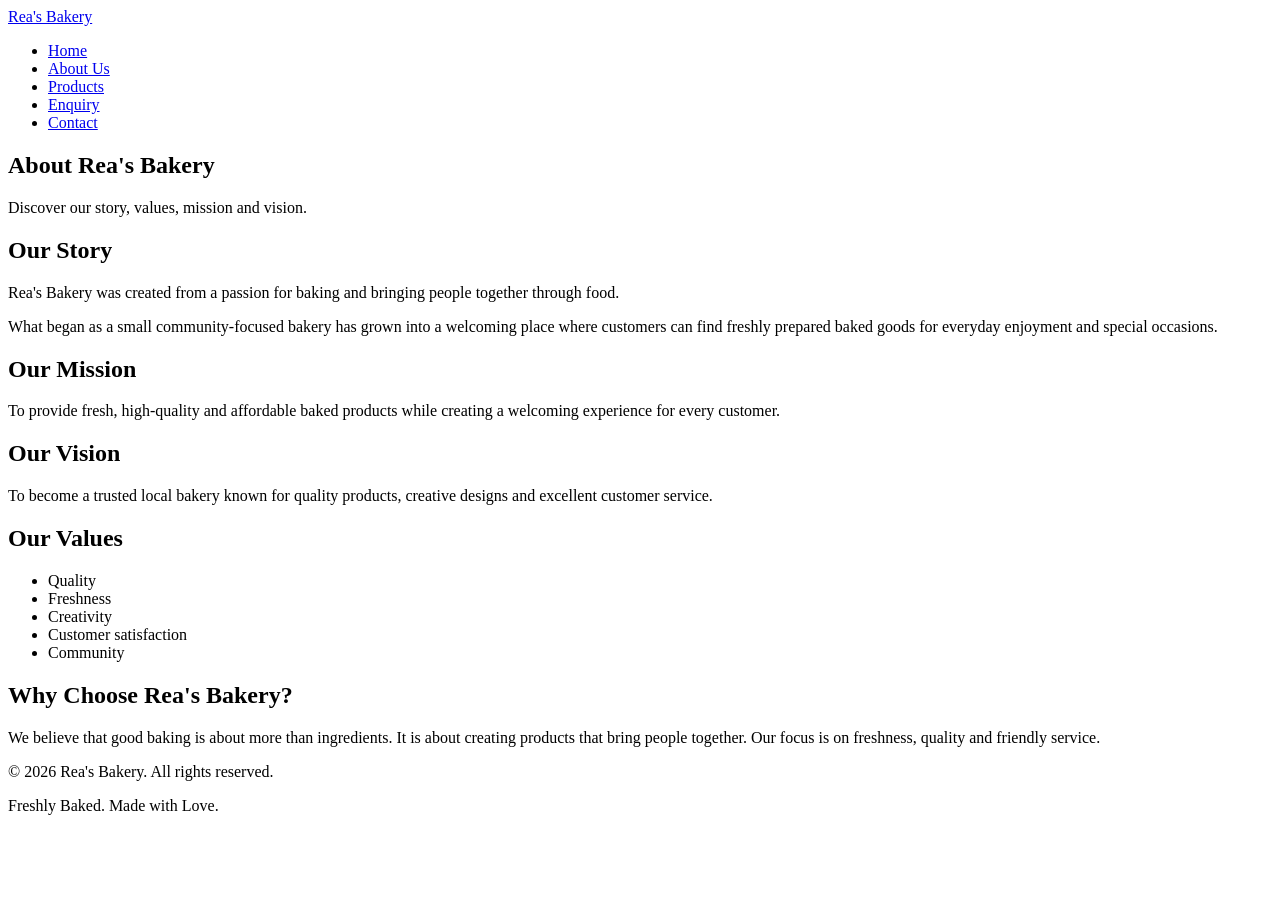
==== about.html @ c06aa1a9 "Add files via upload" ====
<!DOCTYPE html>
<html lang="en">
<head>
    <meta charset="UTF-8">
    <meta name="viewport" content="width=device-width, initial-scale=1.0">

    <title>Rea's Bakery | About Us</title>

    <link rel="stylesheet" href="css/style.css">
</head>

<body>

    <!-- Website header -->
    <header>
        <div class="logo">
            <a href="index.html">Rea's Bakery</a>
        </div>

        <!-- Navigation menu -->
        <nav>
            <ul>
                <li><a href="index.html">Home</a></li>
                <li><a href="about.html">About Us</a></li>
                <li><a href="products.html">Products</a></li>
                <li><a href="enquiry.html">Enquiry</a></li>
                <li><a href="contact.html">Contact</a></li>
            </ul>
        </nav>
    </header>

    <main>

        <!-- Page introduction -->
        <section class="page-header">
            <h1>About Rea's Bakery</h1>

            <p>
                Discover our story, values, mission and vision.
            </p>
        </section>

        <!-- Bakery history -->
        <section>
            <h2>Our Story</h2>

            <p>
                Rea's Bakery was created from a passion for baking and
                bringing people together through food.
            </p>

            <p>
                What began as a small community-focused bakery has grown
                into a welcoming place where customers can find freshly
                prepared baked goods for everyday enjoyment and special
                occasions.
            </p>
        </section>

        <!-- Mission -->
        <section>
            <h2>Our Mission</h2>

            <p>
                To provide fresh, high-quality and affordable baked
                products while creating a welcoming experience for every
                customer.
            </p>
        </section>

        <!-- Vision -->
        <section>
            <h2>Our Vision</h2>

            <p>
                To become a trusted local bakery known for quality
                products, creative designs and excellent customer service.
            </p>
        </section>

        <!-- Values -->
        <section>
            <h2>Our Values</h2>

            <ul>
                <li>Quality</li>
                <li>Freshness</li>
                <li>Creativity</li>
                <li>Customer satisfaction</li>
                <li>Community</li>
            </ul>
        </section>

        <!-- Why choose us -->
        <section>
            <h2>Why Choose Rea's Bakery?</h2>

            <p>
                We believe that good baking is about more than ingredients.
                It is about creating products that bring people together.
                Our focus is on freshness, quality and friendly service.
            </p>
        </section>

    </main>

    <footer>
        <p>&copy; 2026 Rea's Bakery. All rights reserved.</p>
        <p>Freshly Baked. Made with Love.</p>
    </footer>

    <script src="js/script.js"></script>

</body>
</html>
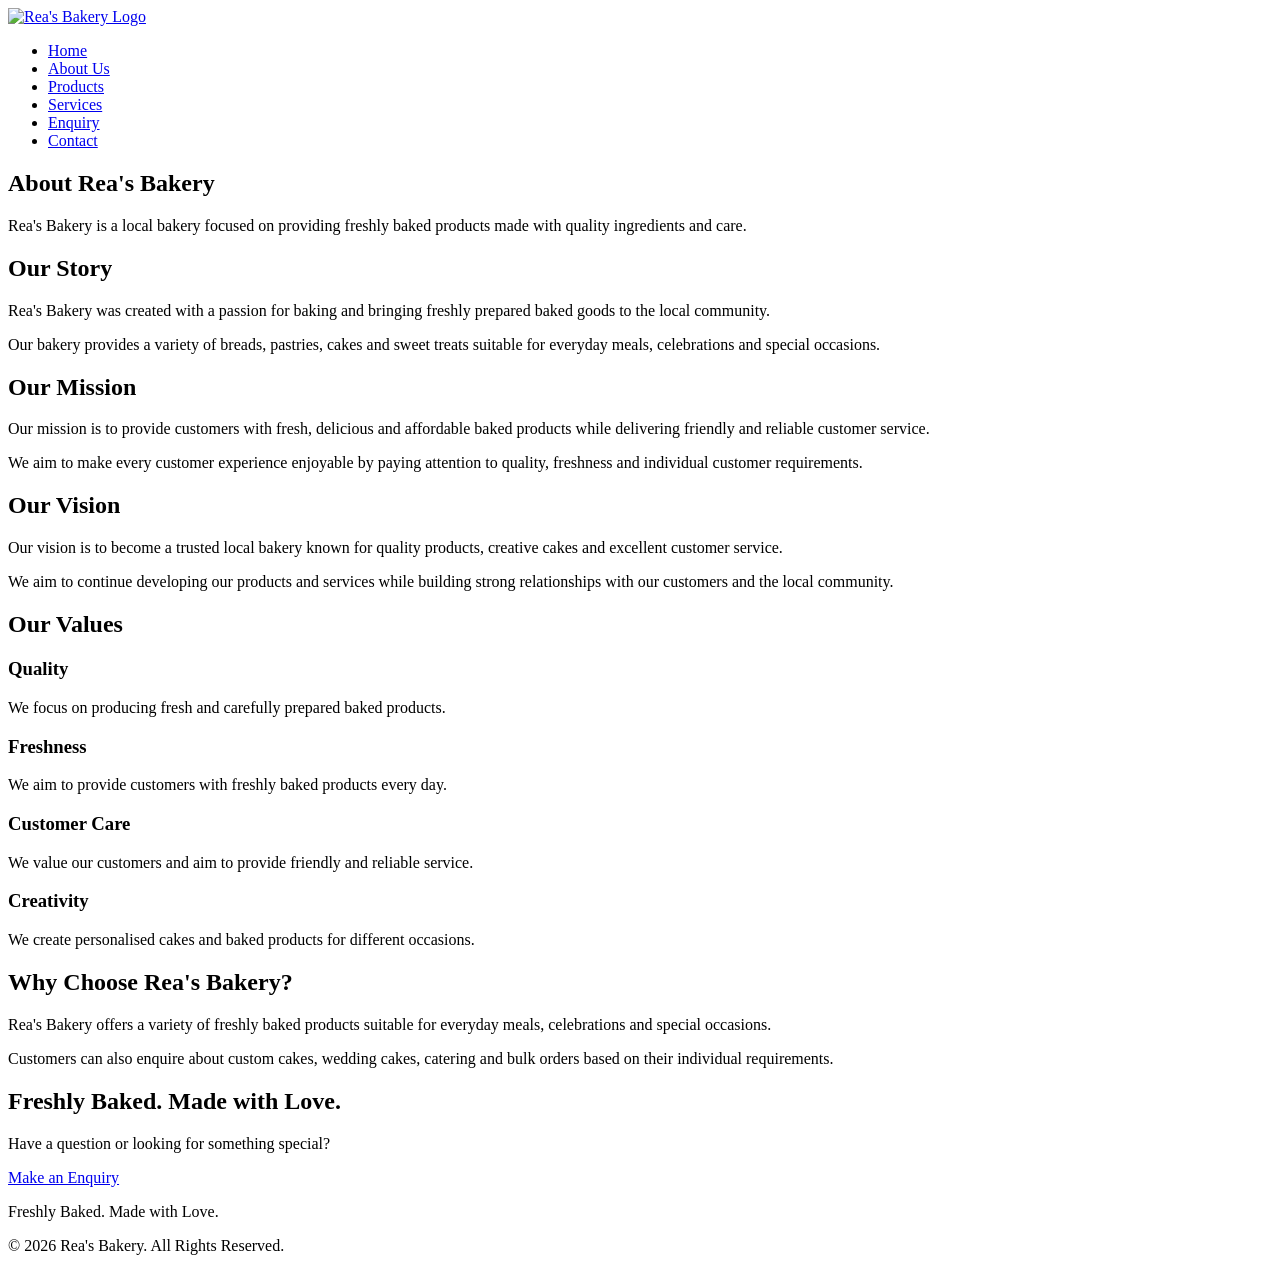
==== commit 61038245: "Add files via upload" ====
--- a/about.html
+++ b/about.html
@@ -1,115 +1,264 @@
 <!DOCTYPE html>
 <html lang="en">
+
 <head>
     <meta charset="UTF-8">
     <meta name="viewport" content="width=device-width, initial-scale=1.0">
 
-    <title>Rea's Bakery | About Us</title>
-
-    <link rel="stylesheet" href="css/style.css">
+    <title>About Us | Rea's Bakery</title>
+
+    <link rel="stylesheet" href="_css/style.css">
 </head>
 
 <body>
 
-    <!-- Website header -->
+    <!-- Header -->
+
     <header>
-        <div class="logo">
-            <a href="index.html">Rea's Bakery</a>
-        </div>
-
-        <!-- Navigation menu -->
-        <nav>
-            <ul>
-                <li><a href="index.html">Home</a></li>
-                <li><a href="about.html">About Us</a></li>
-                <li><a href="products.html">Products</a></li>
-                <li><a href="enquiry.html">Enquiry</a></li>
-                <li><a href="contact.html">Contact</a></li>
-            </ul>
-        </nav>
+
+        <div class="header-container">
+
+            <!-- Logo -->
+            <a href="index.html" class="logo">
+                <img src="_images/Logo.jpg" alt="Rea's Bakery Logo">
+            </a>
+
+
+            <!-- Navigation -->
+            <nav>
+                <ul>
+                    <li><a href="index.html">Home</a></li>
+                    <li><a href="about.html">About Us</a></li>
+                    <li><a href="products.html">Products</a></li>
+                    <li><a href="services.html">Services</a></li>
+                    <li><a href="enquiry.html">Enquiry</a></li>
+                    <li><a href="contact.html">Contact</a></li>
+                </ul>
+            </nav>
+
+        </div>
+
     </header>
 
-    <main>
-
-        <!-- Page introduction -->
-        <section class="page-header">
+
+    <!-- Page navigation  -->
+
+    <section class="about-intro">
+
+        <div class="container">
+
             <h1>About Rea's Bakery</h1>
 
             <p>
-                Discover our story, values, mission and vision.
-            </p>
-        </section>
-
-        <!-- Bakery history -->
-        <section>
+                Rea's Bakery is a local bakery focused on providing
+                freshly baked products made with quality ingredients
+                and care.
+            </p>
+
+        </div>
+
+    </section>
+
+
+    <!-- Our story -->
+
+    <section class="about-section">
+
+        <div class="about-content">
+
             <h2>Our Story</h2>
 
             <p>
-                Rea's Bakery was created from a passion for baking and
-                bringing people together through food.
-            </p>
-
-            <p>
-                What began as a small community-focused bakery has grown
-                into a welcoming place where customers can find freshly
-                prepared baked goods for everyday enjoyment and special
-                occasions.
-            </p>
-        </section>
-
-        <!-- Mission -->
-        <section>
+                Rea's Bakery was created with a passion for baking
+                and bringing freshly prepared baked goods to the local
+                community.
+            </p>
+
+            <p>
+                Our bakery provides a variety of breads, pastries,
+                cakes and sweet treats suitable for everyday meals,
+                celebrations and special occasions.
+            </p>
+
+        </div>
+
+    </section>
+
+
+    <!-- Our mission -->
+
+    <section class="about-section">
+
+        <div class="about-content">
+
             <h2>Our Mission</h2>
 
             <p>
-                To provide fresh, high-quality and affordable baked
-                products while creating a welcoming experience for every
-                customer.
-            </p>
-        </section>
-
-        <!-- Vision -->
-        <section>
+                Our mission is to provide customers with fresh,
+                delicious and affordable baked products while
+                delivering friendly and reliable customer service.
+            </p>
+
+            <p>
+                We aim to make every customer experience enjoyable
+                by paying attention to quality, freshness and
+                individual customer requirements.
+            </p>
+
+        </div>
+
+    </section>
+
+
+    <!-- Our vision -->
+
+    <section class="about-section">
+
+        <div class="about-content">
+
             <h2>Our Vision</h2>
 
             <p>
-                To become a trusted local bakery known for quality
-                products, creative designs and excellent customer service.
-            </p>
-        </section>
-
-        <!-- Values -->
-        <section>
+                Our vision is to become a trusted local bakery known
+                for quality products, creative cakes and excellent
+                customer service.
+            </p>
+
+            <p>
+                We aim to continue developing our products and
+                services while building strong relationships with
+                our customers and the local community.
+            </p>
+
+        </div>
+
+    </section>
+
+
+    <!-- Our values -->
+
+    <section class="about-section">
+
+        <div class="about-content">
+
             <h2>Our Values</h2>
 
-            <ul>
-                <li>Quality</li>
-                <li>Freshness</li>
-                <li>Creativity</li>
-                <li>Customer satisfaction</li>
-                <li>Community</li>
-            </ul>
-        </section>
-
-        <!-- Why choose us -->
-        <section>
+            <div class="values-grid">
+
+                <div class="value-card">
+
+                    <h3>Quality</h3>
+
+                    <p>
+                        We focus on producing fresh and carefully
+                        prepared baked products.
+                    </p>
+
+                </div>
+
+
+                <div class="value-card">
+
+                    <h3>Freshness</h3>
+
+                    <p>
+                        We aim to provide customers with freshly
+                        baked products every day.
+                    </p>
+
+                </div>
+
+
+                <div class="value-card">
+
+                    <h3>Customer Care</h3>
+
+                    <p>
+                        We value our customers and aim to provide
+                        friendly and reliable service.
+                    </p>
+
+                </div>
+
+
+                <div class="value-card">
+
+                    <h3>Creativity</h3>
+
+                    <p>
+                        We create personalised cakes and baked
+                        products for different occasions.
+                    </p>
+
+                </div>
+
+            </div>
+
+        </div>
+
+    </section>
+
+
+    <!-- Why must you choose us -->
+
+    <section class="about-section">
+
+        <div class="about-content">
+
             <h2>Why Choose Rea's Bakery?</h2>
 
             <p>
-                We believe that good baking is about more than ingredients.
-                It is about creating products that bring people together.
-                Our focus is on freshness, quality and friendly service.
-            </p>
-        </section>
-
-    </main>
+                Rea's Bakery offers a variety of freshly baked
+                products suitable for everyday meals, celebrations
+                and special occasions.
+            </p>
+
+            <p>
+                Customers can also enquire about custom cakes,
+                wedding cakes, catering and bulk orders based on
+                their individual requirements.
+            </p>
+
+        </div>
+
+    </section>
+
+
+    <!-- Call to action -->
+
+    <section class="cta">
+
+        <div class="container">
+
+            <h2>Freshly Baked. Made with Love.</h2>
+
+            <p>
+                Have a question or looking for something special?
+            </p>
+
+            <a href="enquiry.html" class="btn">
+                Make an Enquiry
+            </a>
+
+        </div>
+
+    </section>
+
+
+    <!-- Footer -->
 
     <footer>
-        <p>&copy; 2026 Rea's Bakery. All rights reserved.</p>
-        <p>Freshly Baked. Made with Love.</p>
+
+        <p>
+            Freshly Baked. Made with Love.
+        </p>
+
+        <p>
+            &copy; 2026 Rea's Bakery. All Rights Reserved.
+        </p>
+
     </footer>
 
-    <script src="js/script.js"></script>
-
 </body>
+
 </html>
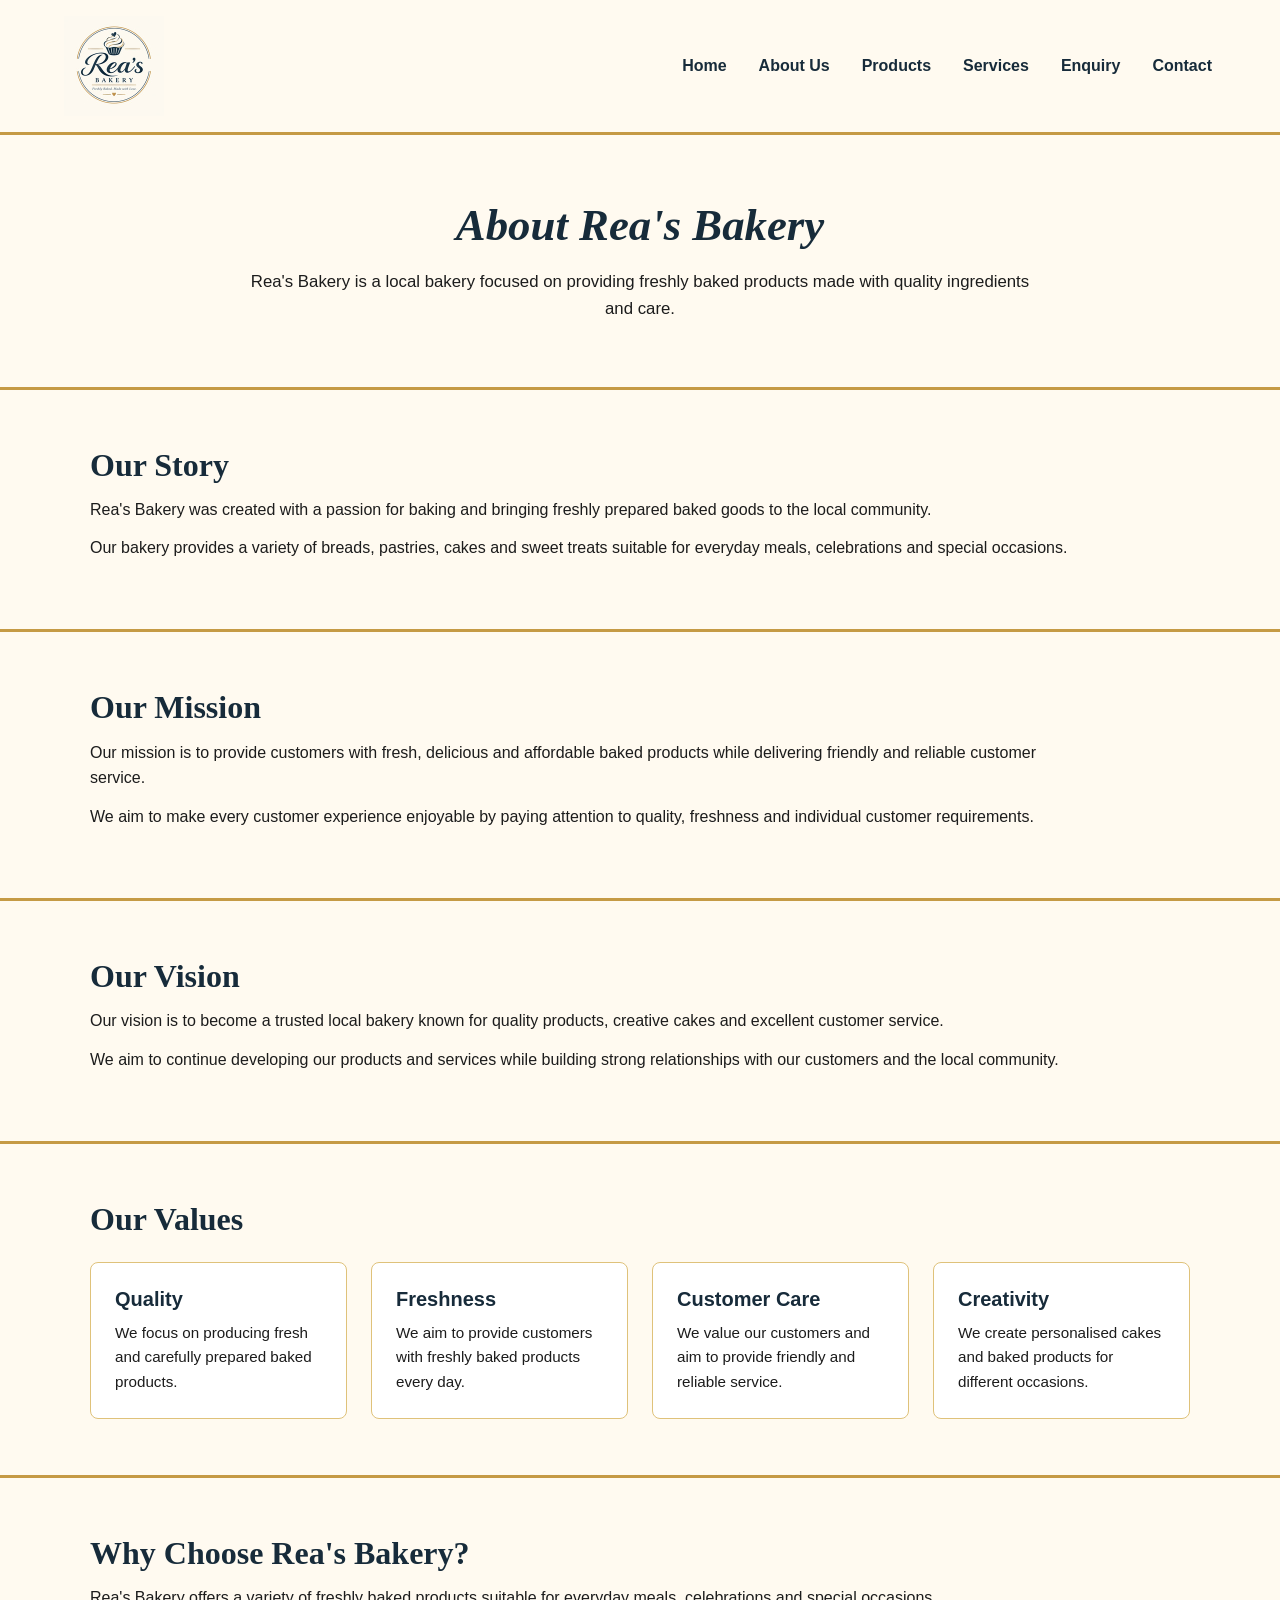
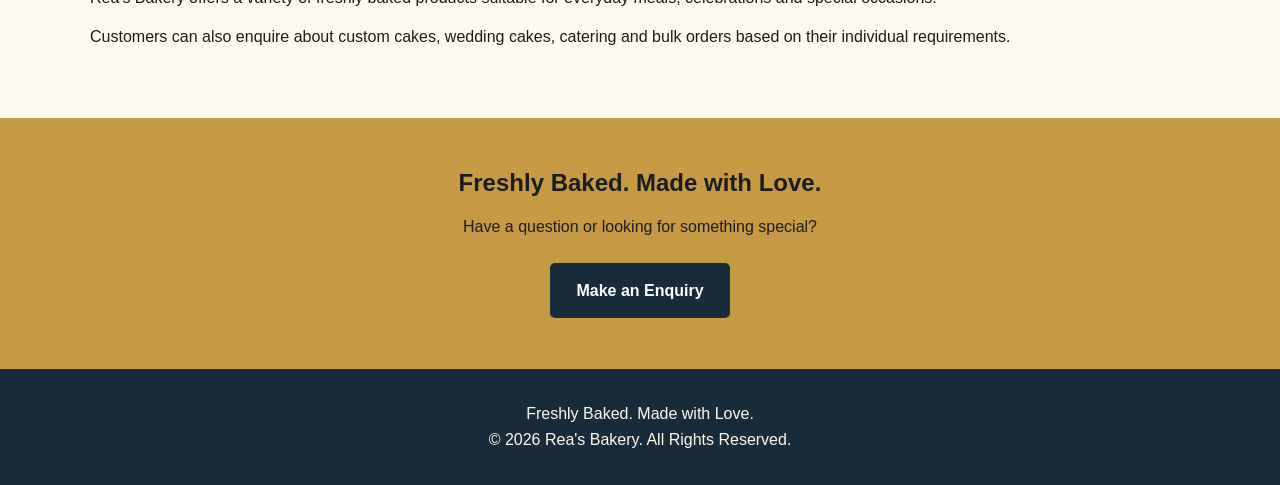
==== commit ecc73606: "Add files via upload" ====
--- a/about.html
+++ b/about.html
@@ -1,14 +1,27 @@
 <!DOCTYPE html>
 <html lang="en">
+
 
 <head>
     <meta charset="UTF-8">
     <meta name="viewport" content="width=device-width, initial-scale=1.0">
 
-    <title>About Us | Rea's Bakery</title>
-
+    <!-- SEO Page Title -->
+    <title>About Us | Rea's Bakery – Our Story and Values</title>
+
+    <!-- SEO Meta Description -->
+    <meta name="description" content="Learn about Rea's Bakery, our passion for baking, our mission, vision and values. Discover our commitment to fresh bread, cakes, pastries and customer care.">
+
+    <!-- SEO Keywords -->
+    <meta name="keywords" content="about Rea's Bakery, local bakery, bakery mission, bakery vision, fresh baked products, quality cakes, customer service">
+
+    <!-- Website Author -->
+    <meta name="author" content="Rea's Bakery">
+
+    <!-- Stylesheet -->
     <link rel="stylesheet" href="_css/style.css">
 </head>
+
 
 <body>
 
--- a/_css/style.css
+++ b/_css/style.css
@@ -0,0 +1,1215 @@
+/* Rea's bakery - Main Stylesheet */
+
+/* Reset */
+
+* {
+    margin: 0;
+    padding: 0;
+    box-sizing: border-box;
+}
+
+html {
+    scroll-behavior: smooth;
+}
+
+body {
+    font-family: Arial, sans-serif;
+    background-color: #fffaf0;
+    color: #172b3a;
+    line-height: 1.6;
+}
+
+
+/* Color variables */
+
+:root {
+    --cream: #fffaf0;
+    --cream-dark: #f5ead5;
+    --navy: #172b3a;
+    --navy-light: #2c4658;
+    --black: #1c1c1c;
+    --gold: #c59a45;
+    --gold-light: #dfc27a;
+    --white: #ffffff;
+}
+
+
+/* General */
+
+.container {
+    width: 90%;
+    max-width: 1200px;
+    margin: 0 auto;
+}
+
+img {
+    max-width: 100%;
+    height: auto;
+    display: block;
+}
+
+a {
+    color: var(--navy);
+    text-decoration: none;
+}
+
+a:hover {
+    color: var(--gold);
+}
+
+h1,
+h2,
+h3 {
+    color: var(--navy);
+    line-height: 1.2;
+}
+
+p {
+    color: var(--black);
+}
+
+
+/* Header */
+
+header {
+    background-color: var(--cream);
+    border-bottom: 3px solid var(--gold);
+    padding: 1rem 0;
+}
+
+.header-container {
+    width: 90%;
+    max-width: 1200px;
+    margin: auto;
+
+    display: flex;
+    align-items: center;
+    justify-content: space-between;
+    gap: 2rem;
+}
+
+
+/* Logo */
+
+.logo {
+    display: block;
+}
+
+.logo img {
+    width: 100px;
+    height: 100px;
+    object-fit: contain;
+}
+
+.logo:hover {
+    opacity: 0.85;
+}
+
+
+/* Navigation */
+
+nav ul {
+    list-style: none;
+
+    display: flex;
+    align-items: center;
+    gap: 1.5rem;
+}
+
+nav a {
+    color: var(--navy);
+    font-weight: bold;
+    padding: 0.5rem 0.25rem;
+
+    border-bottom: 2px solid transparent;
+}
+
+nav a:hover {
+    color: var(--gold);
+    border-bottom: 2px solid var(--gold);
+}
+
+nav a:focus {
+    outline: 2px solid var(--gold);
+    outline-offset: 4px;
+}
+
+nav a:active {
+    color: var(--black);
+}
+
+
+/* The Page header */
+
+.page-header {
+    background-color: var(--navy);
+    color: var(--white);
+    text-align: center;
+    padding: 4rem 1rem;
+}
+
+.page-header h1 {
+    color: var(--white);
+    font-size: 2.5rem;
+    margin-bottom: 1rem;
+}
+
+.page-header p {
+    color: var(--cream);
+}
+
+
+/* The hero section */
+
+.hero {
+    background-color: var(--cream);
+    padding: 5rem 1rem;
+}
+
+.hero-container {
+    width: 90%;
+    max-width: 1200px;
+    margin: auto;
+
+    display: grid;
+    grid-template-columns: 1fr 1fr;
+    align-items: center;
+    gap: 3rem;
+}
+
+.hero h1 {
+    font-size: 3rem;
+    margin-bottom: 1rem;
+}
+
+.hero h1 span {
+    color: var(--gold);
+}
+
+.hero p {
+    font-size: 1.1rem;
+    margin-bottom: 1.5rem;
+}
+
+.hero-image img {
+    width: 100%;
+    border-radius: 12px;
+}
+
+
+/* Buttons */
+
+.btn {
+    display: inline-block;
+
+    background-color: var(--navy);
+    color: var(--white);
+
+    padding: 0.8rem 1.5rem;
+
+    border: 2px solid var(--navy);
+    border-radius: 5px;
+
+    font-weight: bold;
+
+    transition: 0.3s ease;
+}
+
+.btn:hover {
+    background-color: var(--gold);
+    border-color: var(--gold);
+    color: var(--black);
+}
+
+.btn:focus {
+    outline: 3px solid var(--gold-light);
+    outline-offset: 3px;
+}
+
+.btn:active {
+    transform: scale(0.98);
+}
+
+
+/* Sections */
+
+.section {
+    padding: 4rem 1rem;
+}
+
+.section-light {
+    background-color: var(--cream);
+}
+
+.section-dark {
+    background-color: var(--navy);
+}
+
+.section-dark h2,
+.section-dark h3 {
+    color: var(--white);
+}
+
+.section-dark p {
+    color: var(--cream);
+}
+
+.section-title {
+    text-align: center;
+    margin-bottom: 3rem;
+}
+
+.section-title h2 {
+    font-size: 2.2rem;
+    margin-bottom: 0.7rem;
+}
+
+.section-title p {
+    max-width: 700px;
+    margin: auto;
+}
+
+
+/* Content Grid */
+
+.content-grid {
+    display: grid;
+    grid-template-columns: repeat(2, 1fr);
+    gap: 2rem;
+    align-items: center;
+}
+
+.content-image img {
+    width: 100%;
+    border-radius: 10px;
+}
+
+
+/* Product Cards */
+
+.product-grid {
+    display: grid;
+    grid-template-columns: repeat(4, 1fr);
+    gap: 1.5rem;
+}
+
+.product-card {
+    background-color: var(--white);
+
+    border: 1px solid var(--gold-light);
+    border-radius: 10px;
+
+    overflow: hidden;
+
+    box-shadow: 0 4px 12px rgba(0, 0, 0, 0.08);
+
+    transition: transform 0.3s ease,
+                box-shadow 0.3s ease;
+}
+
+.product-card:hover {
+    transform: translateY(-5px);
+
+    box-shadow: 0 8px 20px rgba(0, 0, 0, 0.15);
+}
+
+.product-card img {
+    width: 100%;
+    height: 200px;
+    object-fit: cover;
+}
+
+.product-card-content {
+    padding: 1.2rem;
+}
+
+.product-card h3 {
+    margin-bottom: 0.5rem;
+}
+
+.product-card .price {
+    color: var(--gold);
+    font-weight: bold;
+    font-size: 1.1rem;
+}
+
+
+/* Service cards */
+
+.services-grid {
+    display: grid;
+    grid-template-columns: repeat(3, 1fr);
+    gap: 2rem;
+}
+
+.service-card {
+    background-color: var(--white);
+
+    padding: 2rem;
+
+    border-top: 5px solid var(--gold);
+
+    border-radius: 8px;
+
+    box-shadow: 0 4px 12px rgba(0, 0, 0, 0.08);
+
+    transition: transform 0.3s ease;
+}
+
+.service-card:hover {
+    transform: translateY(-5px);
+}
+
+.service-card h3 {
+    margin-bottom: 1rem;
+}
+
+.service-card p {
+    color: var(--black);
+}
+
+
+/* Forms */
+
+.form-container {
+    max-width: 800px;
+    margin: auto;
+}
+
+form {
+    background-color: var(--white);
+
+    padding: 2rem;
+
+    border: 1px solid var(--gold-light);
+    border-radius: 10px;
+
+    box-shadow: 0 4px 12px rgba(0, 0, 0, 0.08);
+}
+
+.form-group {
+    margin-bottom: 1.5rem;
+}
+
+label {
+    display: block;
+    margin-bottom: 0.5rem;
+
+    color: var(--navy);
+    font-weight: bold;
+}
+
+input,
+textarea,
+select {
+    width: 100%;
+
+    padding: 0.8rem;
+
+    border: 1px solid #bbb;
+    border-radius: 5px;
+
+    font-family: Arial, sans-serif;
+    font-size: 1rem;
+
+    background-color: var(--cream);
+}
+
+input:focus,
+textarea:focus,
+select:focus {
+    outline: 2px solid var(--gold);
+    border-color: var(--gold);
+}
+
+textarea {
+    min-height: 150px;
+    resize: vertical;
+}
+
+
+/* Contact and locations */
+
+.locations {
+    display: grid;
+    grid-template-columns: repeat(2, 1fr);
+    gap: 2rem;
+}
+
+.location-card {
+    background-color: var(--white);
+
+    padding: 2rem;
+
+    border-left: 5px solid var(--gold);
+
+    border-radius: 8px;
+
+    box-shadow: 0 4px 12px rgba(0, 0, 0, 0.08);
+}
+
+.location-card h3 {
+    margin-bottom: 1rem;
+}
+
+.location-card p {
+    margin-bottom: 0.5rem;
+}
+
+
+/* Call to actions */
+
+.cta {
+    background-color: var(--gold);
+    padding: 3rem 1rem;
+    text-align: center;
+}
+
+.cta h2 {
+    color: var(--black);
+    margin-bottom: 1rem;
+}
+
+.cta p {
+    color: var(--black);
+    margin-bottom: 1.5rem;
+}
+
+.cta .btn {
+    background-color: var(--navy);
+    border-color: var(--navy);
+}
+
+.cta .btn:hover {
+    background-color: var(--black);
+    border-color: var(--black);
+    color: var(--white);
+}
+
+
+/* Footer */
+
+footer {
+    background-color: var(--navy);
+
+    color: var(--cream);
+
+    text-align: center;
+
+    padding: 2rem 1rem;
+
+    border-top: 3px solid var(--gold);
+}
+
+footer p {
+    color: var(--cream);
+}
+
+footer a {
+    color: var(--gold-light);
+}
+
+footer a:hover {
+    color: var(--white);
+}
+
+
+/* Tablet design */
+
+@media (max-width: 900px) {
+
+    .header-container {
+        flex-direction: column;
+    }
+
+    nav ul {
+        flex-wrap: wrap;
+        justify-content: center;
+    }
+
+    .hero-container {
+        grid-template-columns: 1fr;
+        text-align: center;
+    }
+
+    .product-grid {
+        grid-template-columns: repeat(2, 1fr);
+    }
+
+    .services-grid {
+        grid-template-columns: repeat(2, 1fr);
+    }
+
+}
+
+
+/* Mobile design */
+
+@media (max-width: 600px) {
+
+    .header-container {
+        width: 95%;
+    }
+
+    .logo img {
+        width: 80px;
+        height: 80px;
+    }
+
+    nav ul {
+        flex-direction: column;
+        gap: 0.5rem;
+    }
+
+    .page-header {
+        padding: 3rem 1rem;
+    }
+
+    .page-header h1 {
+        font-size: 2rem;
+    }
+
+    .hero {
+        padding: 3rem 1rem;
+    }
+
+    .hero h1 {
+        font-size: 2.2rem;
+    }
+
+    .content-grid {
+        grid-template-columns: 1fr;
+    }
+
+    .product-grid {
+        grid-template-columns: 1fr;
+    }
+
+    .services-grid {
+        grid-template-columns: 1fr;
+    }
+
+    .locations {
+        grid-template-columns: 1fr;
+    }
+
+    .section {
+        padding: 3rem 1rem;
+    }
+
+    form {
+        padding: 1.2rem;
+    }
+
+}
+
+
+
+
+
+
+/* Product page */
+
+.products-intro {
+    background-color: var(--cream);
+    text-align: center;
+    padding: 3rem 1rem;
+}
+
+.products-intro h1 {
+    font-size: 2.8rem;
+    margin-bottom: 1rem;
+}
+
+.products-intro p {
+    max-width: 700px;
+    margin: auto;
+    font-size: 1.05rem;
+}
+
+
+/* Divider */
+
+.gold-divider {
+    display: flex;
+    justify-content: center;
+    align-items: center;
+    gap: 1rem;
+    margin-top: 1.5rem;
+}
+
+.gold-divider::before,
+.gold-divider::after {
+    content: "";
+    width: 60px;
+    height: 2px;
+    background-color: var(--gold);
+}
+
+.gold-divider span {
+    color: var(--gold);
+    font-size: 1.2rem;
+}
+
+
+/* Product section */
+
+.product-section {
+    padding: 2.5rem 1rem;
+    background-color: var(--cream);
+    border-bottom: 1px solid var(--gold-light);
+}
+
+.product-category {
+    width: 94%;
+    max-width: 1250px;
+    margin: auto;
+
+    display: grid;
+    grid-template-columns: 230px 1fr;
+
+    gap: 2rem;
+    align-items: center;
+}
+
+
+/* Category section */
+
+.category-info {
+    text-align: left;
+}
+
+.category-icon {
+    font-size: 2.5rem;
+    margin-bottom: 0.5rem;
+}
+
+.category-info h2 {
+    font-size: 2rem;
+    margin-bottom: 0.7rem;
+}
+
+.category-info p {
+    font-size: 0.95rem;
+    color: var(--navy-light);
+}
+
+
+/* Product grid */
+
+.products {
+    display: grid;
+
+    grid-template-columns: repeat(4, 1fr);
+
+    gap: 1.5rem;
+}
+
+
+/* Product card */
+
+.product-card {
+    background-color: var(--white);
+
+    border: 1px solid #e1d5bf;
+
+    border-radius: 8px;
+
+    overflow: hidden;
+
+    box-shadow: 0 3px 10px rgba(0, 0, 0, 0.08);
+
+    transition: transform 0.3s ease,
+                box-shadow 0.3s ease;
+}
+
+.product-card:hover {
+    transform: translateY(-5px);
+
+    box-shadow: 0 8px 18px rgba(0, 0, 0, 0.15);
+}
+
+
+/* Product card */
+
+.product-card img {
+    width: 100%;
+    height: 150px;
+
+    object-fit: cover;
+}
+
+
+/* Product information */
+
+.product-info {
+    padding: 0.8rem;
+}
+
+.product-info h3 {
+    font-size: 1rem;
+    margin-bottom: 0.2rem;
+    color: var(--navy);
+}
+
+.product-info .price {
+    color: var(--black);
+    font-weight: bold;
+    font-size: 0.95rem;
+}
+
+
+/* Tablet product */
+
+@media (max-width: 1000px) {
+
+    .product-category {
+        grid-template-columns: 180px 1fr;
+    }
+
+    .products {
+        grid-template-columns: repeat(2, 1fr);
+    }
+
+}
+
+
+/* Mobile product */
+
+@media (max-width: 600px) {
+
+    .products-intro h1 {
+        font-size: 2.2rem;
+    }
+
+    .product-category {
+        grid-template-columns: 1fr;
+        text-align: center;
+    }
+
+    .category-info {
+        text-align: center;
+    }
+
+    .products {
+        grid-template-columns: 1fr;
+    }
+
+    .product-card img {
+        height: 200px;
+    }
+
+}
+
+
+/* About us page */
+
+
+/* About introduction */
+
+.about-intro {
+
+    background-color: var(--cream);
+
+    text-align: center;
+
+    padding: 4rem 1rem;
+
+    border-bottom: 3px solid var(--gold);
+
+}
+
+.about-intro h1 {
+
+    color: var(--navy);
+
+    font-family: Georgia, "Times New Roman", serif;
+
+    font-size: 2.8rem;
+
+    font-style: italic;
+
+    margin-bottom: 1rem;
+
+}
+
+.about-intro p {
+
+    max-width: 800px;
+
+    margin: auto;
+
+    color: var(--black);
+
+    font-size: 1.05rem;
+
+}
+
+
+/* About sections */
+
+.about-section {
+
+    background-color: var(--cream);
+
+    padding: 3.5rem 1rem;
+
+    border-bottom: 3px solid var(--gold);
+
+}
+
+
+/* Section content */
+
+.about-content {
+
+    width: 90%;
+
+    max-width: 1100px;
+
+    margin: auto;
+
+}
+
+.about-content h2 {
+
+    color: var(--navy);
+
+    font-family: Georgia, "Times New Roman", serif;
+
+    font-size: 2rem;
+
+    margin-bottom: 0.8rem;
+
+}
+
+.about-content p {
+
+    color: var(--black);
+
+    font-size: 1rem;
+
+    margin-bottom: 0.8rem;
+
+    max-width: 1000px;
+
+}
+
+
+/* Values */
+
+.values-grid {
+
+    display: grid;
+
+    grid-template-columns: repeat(4, 1fr);
+
+    gap: 1.5rem;
+
+    margin-top: 1.5rem;
+
+}
+
+
+.value-card {
+
+    background-color: var(--white);
+
+    border: 1px solid var(--gold-light);
+
+    border-radius: 8px;
+
+    padding: 1.5rem;
+
+    transition: transform 0.3s ease,
+                box-shadow 0.3s ease;
+
+}
+
+
+.value-card:hover {
+
+    transform: translateY(-5px);
+
+    box-shadow: 0 8px 18px rgba(0, 0, 0, 0.12);
+
+}
+
+
+.value-card h3 {
+
+    color: var(--navy);
+
+    font-size: 1.25rem;
+
+    margin-bottom: 0.6rem;
+
+}
+
+
+.value-card p {
+
+    font-size: 0.95rem;
+
+    margin-bottom: 0;
+
+}
+
+
+/* Tablet about page */
+
+@media (max-width: 900px) {
+
+    .about-intro h1 {
+
+        font-size: 2.4rem;
+
+    }
+
+    .values-grid {
+
+        grid-template-columns: repeat(2, 1fr);
+
+    }
+
+}
+
+
+/* Mobile about page */
+
+@media (max-width: 600px) {
+
+    .about-intro {
+
+        padding: 3rem 1rem;
+
+    }
+
+    .about-intro h1 {
+
+        font-size: 2.1rem;
+
+    }
+
+    .about-section {
+
+        padding: 2.5rem 1rem;
+
+    }
+
+    .about-content {
+
+        width: 95%;
+
+    }
+
+    .about-content h2 {
+
+        font-size: 1.7rem;
+
+    }
+
+    .values-grid {
+
+        grid-template-columns: 1fr;
+
+    }
+
+}
+
+/* Enquiry form response */
+
+#enquiryResponse {
+    margin-top: 1.5rem;
+    padding: 1.2rem;
+    background-color: var(--cream);
+    border-left: 4px solid var(--gold);
+    border-radius: 5px;
+    color: var(--navy);
+    line-height: 1.7;
+    font-weight: 500;
+}
+
+#enquiryResponse:empty {
+    display: none;
+}
+
+/* Contact form response */
+
+#contactResponse {
+    margin-top: 1.5rem;
+    padding: 1.2rem;
+    background-color: var(--cream);
+    border-left: 4px solid var(--gold);
+    border-radius: 5px;
+    color: var(--navy);
+    line-height: 1.7;
+    font-weight: 500;
+}
+
+#contactResponse:empty {
+    display: none;
+}
+
+
+/* PRODUCT SEARCH AND FILTERS */
+
+.product-controls {
+    max-width: 900px;
+    margin: 30px auto;
+    padding: 25px;
+    text-align: center;
+    background-color: var(--cream);
+    border-radius: 10px;
+}
+
+.product-controls label {
+    display: block;
+    margin-bottom: 10px;
+    font-weight: bold;
+}
+
+#productSearch {
+    width: 100%;
+    max-width: 500px;
+    padding: 12px;
+    border: 1px solid #ccc;
+    border-radius: 5px;
+    font-size: 16px;
+    margin-bottom: 20px;
+}
+
+.product-controls h2 {
+    margin-bottom: 15px;
+}
+
+.filter-buttons {
+    display: flex;
+    justify-content: center;
+    flex-wrap: wrap;
+    gap: 10px;
+}
+
+.filter-btn {
+    padding: 10px 18px;
+    border: 1px solid var(--gold);
+    border-radius: 5px;
+    background-color: white;
+    color: var(--navy);
+    cursor: pointer;
+    font-size: 14px;
+    transition: 0.3s ease;
+}
+
+.filter-btn:hover,
+.filter-btn.active {
+    background-color: var(--gold);
+    color: white;
+}
+
+#noProductsMessage {
+    display: none;
+    text-align: center;
+    margin: 30px auto;
+    padding: 20px;
+    color: var(--navy);
+    background-color: var(--cream);
+    border-radius: 5px;
+}
+
+/* Mobile layout */
+@media (max-width: 600px) {
+
+    .product-controls {
+        margin: 20px 10px;
+        padding: 15px;
+    }
+
+    .filter-buttons {
+        flex-direction: column;
+    }
+
+    .filter-btn {
+        width: 100%;
+    }
+
+}
+
+
+/* PRODUCT IMAGE LIGHTBOX */
+
+.product-card img {
+    cursor: pointer;
+    transition: transform 0.3s ease;
+}
+
+.product-card img:hover {
+    transform: scale(1.03);
+}
+
+.lightbox {
+    display: none;
+    position: fixed;
+    z-index: 9999;
+    top: 0;
+    left: 0;
+    width: 100%;
+    height: 100%;
+    background-color: rgba(0, 0, 0, 0.9);
+    justify-content: center;
+    align-items: center;
+    flex-direction: column;
+    padding: 20px;
+}
+
+.lightbox.active {
+    display: flex;
+}
+
+.lightbox img {
+    max-width: 90%;
+    max-height: 75vh;
+    object-fit: contain;
+    border-radius: 8px;
+}
+
+.lightbox p {
+    color: white;
+    font-size: 20px;
+    margin-top: 15px;
+    text-align: center;
+}
+
+.lightbox-close {
+    position: absolute;
+    top: 20px;
+    right: 35px;
+    background: transparent;
+    border: none;
+    color: white;
+    font-size: 40px;
+    cursor: pointer;
+}
+
+.lightbox-close:hover {
+    color: var(--gold);
+}
+
+/* Mobile lightbox */
+@media (max-width: 600px) {
+
+    .lightbox img {
+        max-width: 95%;
+        max-height: 65vh;
+    }
+
+    .lightbox-close {
+        top: 10px;
+        right: 20px;
+    }
+
+    .lightbox p {
+        font-size: 16px;
+    }
+
+}
